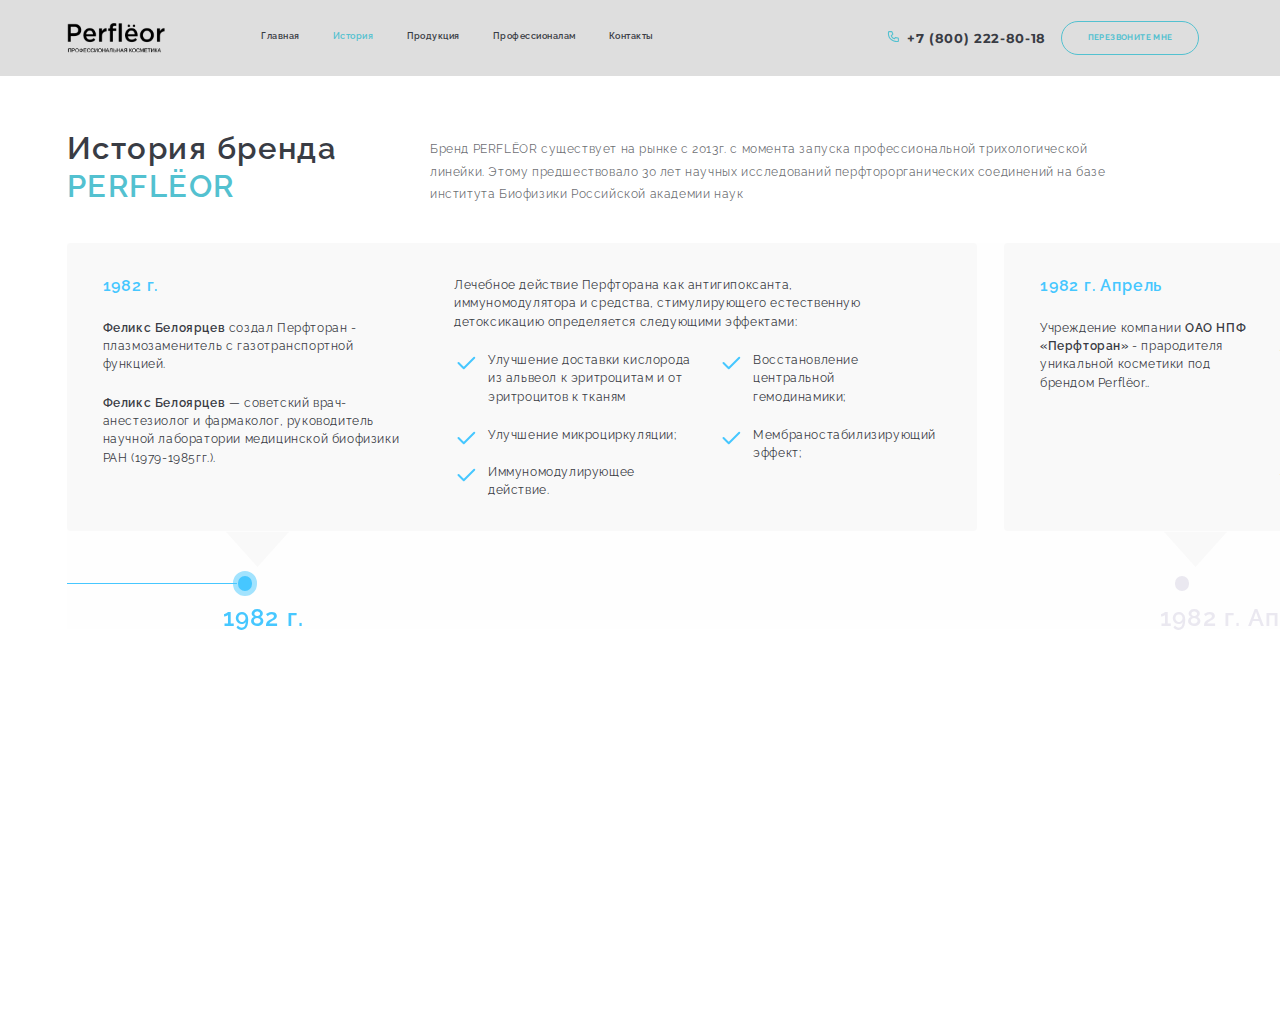
==== history.html @ b233fd06 "Add files via upload" ====
<!DOCTYPE html>
<html lang="ru">

<head>
    <meta charset="UTF-8">
    <meta http-equiv="X-UA-Compatible" content="IE=edge">
    <meta name="viewport" content="width=device-width, initial-scale=1.0">
    <title>Perflёr</title>
    <link rel="stylesheet" href="https://cdn.jsdelivr.net/npm/swiper@8/swiper-bundle.min.css">
    <link rel="stylesheet" href="style/style.css">
</head>

<body>
    <header>
        <div class="closePopups blockClose"></div>
        <div class="container">
            <div class=" mob mob-menu">
                <img src="./media/logo.png" alt="" class="mob-menu__logo">
                <div class="lap-contacts">
                    <p class="header__contacts__phone mob-phone lap"><img src="./media/phoneIcon.svg" alt=""
                            class="phoneIcon">+7
                        (800)
                        222-80-18</p>
                    <div class="lap-button-header closePopups">
                        <div class="but-mob"></div>
                    </div>
                </div>
            </div>
            <div class="wraper-for-mob-menu popups">
                <img src="./media/logo.png" alt="" class="header__logo">
                <ul class="header__menu">
                    <li class="header__menu__item closePopups"> <a href="./#main">Главная</a> </li>
                    <li class="header__menu__item active closePopups"> <a href="./#history">История</a></li>
                    <li class="header__menu__item closePopups"> <a href="./#products">Продукция</a></li>
                    <li class="header__menu__item closePopups"> <a href="./#professions">Профессионалам</a></li>
                    <li class="header__menu__item closePopups"> <a href="./#contacts">Контакты</a></li>
                </ul>
                <div class="header__contacts">
                    <p class="header__contacts__phone"><img src="./media/phoneIcon.svg" alt="" class="phoneIcon">+7
                        (800)
                        222-80-18</p>
                    <button class="header__contacts__button">ПЕРЕЗВОНИТЕ МНЕ</button>
                </div>
            </div>
        </div>
    </header>
    <main>
        <div class="lineHistory">
            
        </div>
        <section class="container hitory-text">
            <h2 class="history-text__heading">История бренда <span class="blue-text">PERFLЁOR</span> </h2>
            <p class="history-text__description popups">Бренд PERFLЁOR существует на рынке с 2013г. с момента запуска
                профессиональной
                трихологической линейки. Этому предшествовало 30 лет научных исследований
                перфторорганических соединений на базе института Биофизики Российской академии наук</p>
            <img src="./media/historyPage/a.svg" alt="" class="moreinfo mob">
        </section>
        <section class="container scroll-history">
            <div class="swiper history-slider">
                <!-- Additional required wrapper -->
                <div class="swiper-wrapper">
                    <!-- Slides -->
                    <div class="swiper-slide history-slide active">
                        <div class="histoy-section a1982">
                            <div class="histoy-section__left">
                                <h3 class="history-scroll-section__heading">1982 г.</h3>
                                <p class="history-scroll-section__text"><span class="bold-text">Феликс Белоярцев</span>
                                    создал Перфторан - плазмозаменитель с газотранспортной функцией.</p>
                                <p class="history-scroll-section__text"><span class="bold-text">Феликс Белоярцев</span>
                                    — советский врач-анестезиолог и фармаколог, руководитель научной лаборатории
                                    медицинской биофизики РАН (1979-1985гг.).</p>
                            </div>
                            <div class="history-section__right">
                                <p class="history-scroll-section__text name-text">Лечебное действие Перфторана как
                                    антигипоксанта, иммуномодулятора и средства, стимулирующего естественную
                                    детоксикацию определяется следующими эффектами:</p>
                                <div class="a1982-list">
                                    <p class="history-scroll-section__text history-list-item">Улучшение доставки
                                        кислорода из альвеол к эритроцитам и от эритроцитов к тканям</p>
                                    <p class="history-scroll-section__text history-list-item">Восстановление центральной
                                        гемодинамики;</p>
                                    <p class="history-scroll-section__text history-list-item">Улучшение микроциркуляции;
                                    </p>
                                    <p class="history-scroll-section__text history-list-item">Мембраностабилизирующий
                                        эффект;</p>
                                    <p class="history-scroll-section__text history-list-item">Иммуномодулирующее
                                        действие.</p>
                                </div>
                            </div>
                        </div> 
                        <div class="dash"></div> 
                        <p class="yesars">1982 г.</p>
                    </div>
                    <div class="swiper-slide history-slide">
                        <div class="histoy-section a1991">
                            <div class="histoy-section__left">
                                <h3 class="history-scroll-section__heading">1982 г. Апрель</h3>
                                <p class="history-scroll-section__text a1991-desc">Учреждение компании <span class="bold-text">ОАО НПФ «Перфторан» </span> - прародителя уникальной косметики под брендом Perflëor..</p>
                            </div>
                            <div class="history-section__right">
                                <div class="history-scroll-section__text bold-text a1991-right__heading">При непосредственном участии ведущих научных и лечебных институтов бывшего Советского Союза:</div>
                                <div class="a1991-right__btm">
                                    <p class="history-scroll-section__text a1991-flex-left">
                                        - Института теоретической и экспериментальной биофизики АН СССР <br>
                                        - Межотраслевого научно-технического комплекса «Микрохирургии глаза» <br>
                                        - Научно-исследовательского института трансплантологии и искусственных органов МЗ СССР <br>
                                    </p>
                                    <p class="history-scroll-section__text a1991-flex-right">
                                        - Научно-исследовательского института органических полупродуктов и красителей <br>
                                        - Днепропетровского медицинского института <br>
                                        - Пермского филиала НПО ГИПХ <br>
                                        - Кирово-Чепецкого химического комбината <br>
                                        - Института элементоорганических соединений АН СССР <br>
                                        - Главного военного клинического госпиталя им. Н.Н. Бурденко. <br>
                                    </p>
                                </div>
                            </div>
                        </div> 
                        <div class="dash"></div>
                        <p class="yesars">1982 г. Апрель</p>
                    </div>
                    <div class="swiper-slide history-slide">
                        <div class="histoy-section a1997">
                            <div class="histoy-section__left">
                                <h3 class="history-scroll-section__heading">1997 г.</h3>
                                <p class="history-scroll-section__text a1997-desc"> <span class="bold-text">Сергей Пушкин</span> назначен генеральным директором предприятия НПФ «Перфторан».
                                </p>
                            </div>
                            <div class="history-section__right">
                                <p class="history-scroll-section__text name-text bold-text">должности руководителя компании «Перфторан» Сергей Пушкин:</p>
                                <div class="a1997-list">
                                    <p class="history-scroll-section__text history-list-item">Cоавтор двух патентов на уникальную технологию кровезаменителя на основе ПФО-эмульсии на территории России;</p>
                                    <p class="history-scroll-section__text history-list-item">Cоавтор двух патентов, действующих на территории Китая, США, Мексики;</p>
                                    <p class="history-scroll-section__text history-list-item">Cоавтор более 20 научных публикаций, изданных в известных международных и российских специализированных изданиях.</p>
                                </div>
                            </div>
                        </div> 
                        <div class="dash"></div>
                        <p class="yesars">1997 г.</p>
                    </div>
                    <div class="swiper-slide history-slide">
                        <div class="histoy-section a1999">
                            <div class="histoy-section__left">
                                <h3 class="history-scroll-section__heading">1999 г.</h3>
                                <p class="history-scroll-section__text a1999-desc">Внедрение в зарубежные и российские медучреждения уникальной медицинской технологии – <span class="bold-text"> ПФО-терапии </span>благодаря активной поддержке <span class="bold-text"> Сергея Пушкина.</span></p>
                                <p class="history-scroll-section__text a1999-desc">На сегодняшний день данная методика не имеет аналогов ни в одной стране мира.</p>
                            </div>
                        </div> 
                        <div class="dash"></div>
                        <p class="yesars">1999 г.</p>
                    </div>
                    <div class="swiper-slide history-slide">
                        <div class="histoy-section a1999s">
                            <div class="histoy-section__left">
                                <h3 class="history-scroll-section__heading">1999 г.</h3>
                                <p class="history-scroll-section__text a1999s-desc">По результатам внедрения ПФО-терапии рабочая группа награждена <span class="bold-text">Премией Правительства <br>
                                    Российской Федерации</span> в области науки и техники.</p>
                                <p class="history-scroll-section__text a1999s-desc">Состав рабочей группы - сотрудники той же научной лаборатории медицинской биофизики РАН в <br>
                                    которой за 17 лет до этого был разработан Перфторан и врачи, принимавшие непосредственное <br>
                                    участие в клинических испытаниях.</p>
                            </div>
                        </div> 
                        <div class="dash"></div>
                        <p class="yesars">1999 г.</p>
                    </div>
                    <div class="swiper-slide history-slide">
                        <div class="histoy-section a2003">
                            <div class="histoy-section__left">
                                <h3 class="history-scroll-section__heading">2003 г.</h3>
                                <p class="history-scroll-section__text a2003-desc">Спустя 4 года успешного внедрения ПФО-терапии рабочая группа была награждена <span class="bold-text"> Первой национальной премией</span>лучшим врачам России <span class="bpld-text"> «Призвание».</span></p>
                                <p class="history-scroll-section__text a2003-desc">Основной состав рабочей группы оставался неизменным вот уже 21 год - это сотрудники и врачи все той же научной лаборатории медицинской биофизики РАН в которой разрабатывался и проходил клинические испытания Перфторан.</p>
                            </div>
                        </div> 
                        <div class="dash"></div>
                        <p class="yesars">2003 г.</p>
                    </div>
                    <div class="swiper-slide history-slide">
                        <div class="histoy-section a2011">
                            <div class="histoy-section__left">
                                <h3 class="history-scroll-section__heading">2011 г. Декабрь</h3>
                                <p class="history-scroll-section__text a2011-desc">ПФО-терапию успешно прошли свыше</p>
                                <p class="history-scroll-section__text super-bold-text">50 000 <span class="bold-text">пациентов.</span></p>
                            </div>
                        </div> 
                        <div class="dash"></div>
                        <p class="yesars">2011 г. Декабрь.</p>
                    </div>
                    <div class="swiper-slide history-slide">
                        <div class="histoy-section a2012">
                            <div class="histoy-section__left">
                                <h3 class="history-scroll-section__heading">1999 – 2012 г.</h3>
                                <p class="history-scroll-section__text a2012-desc">Кровезаменитель «Перфторан» – зарегистрирован в странах дальнего зарубежья и СНГ.</p>
                                <div class="a2012-list">
                                    <p class="history-scroll-section__text bold-text">Украина в (1999)</p>
                                    <p class="history-scroll-section__text bold-text">Казахстан (2003)</p>
                                    <p class="history-scroll-section__text bold-text">Мексика (2005)</p>
                                    <p class="history-scroll-section__text bold-text">Киргизия (2006)</p>
                                    <p class="history-scroll-section__text bold-text">Узбекистан (2012)</p>
                                </div>
                            </div>
                        </div> 
                        <div class="dash"></div>
                        <p class="yesars">1999 – 2012 г.</p>
                    </div>
                    <div class="swiper-slide history-slide">
                        <div class="histoy-section a2012s">
                            <div class="histoy-section__left">
                                <h3 class="history-scroll-section__heading">2012 г.</h3>
                                <p class="history-scroll-section__text a2012s-desc">Смена состава акционеров генерального директора ОАО НПФ «Перфторан» и решение о <br>
                                    прекращении выпуска кровезаменителя «Перфторан».</p>
                            </div>
                        </div> 
                        <div class="dash"></div>
                        <p class="yesars">2012 г..</p>
                    </div>
                    <div class="swiper-slide history-slide">
                        <div class="histoy-section a2012s">
                            <div class="histoy-section__left">
                                <h3 class="history-scroll-section__heading">2012 г.</h3>
                                <p class="history-scroll-section__text a2012s-desc">Сергей Пушкин создаёт собственную компанию<span class="bold-text"> ООО «Лаборатория Пушкина».</span></p>
                                <p class="history-scroll-section__text a2012s-desc">Основное направление компании - разработка новых ПФО-эмульсий применяемых в <br>
                                    производстве лекарственных средств и косметики.</p>
                            </div>
                        </div> 
                        <div class="dash"></div>
                        <p class="yesars">2012 г..</p>
                    </div>
                    <div class="swiper-slide history-slide">
                        <div class="histoy-section a2015">
                            <div class="histoy-section__left">
                                <h3 class="history-scroll-section__heading">2015 г.</h3>
                                <p class="history-scroll-section__text history-list-item bold-text a2015-f-l">ООО «Лаборатория Пушкина» получает в России свой первый патент «Способ приготовления стерильной наноэмульсии перфторорганических соединений» за номером № 2557933</p>
                                <p class="history-scroll-section__text a2015-f-t">Данный факт позволил в 2016 году начать научные исследования в области биоэквивалентности полифункционального лекарственного средства и освоить в короткие сроки на основе перфторорганической наноэмульсии производство препарата «ПФО-эмульсия III». По своим свойствам подобный медицинский препарат является дженериком снятого с производства кровезаменителя «Перфторан».</p>
                            </div>
                            <div class="history-section__right">
                                <p class="history-scroll-section__text history-list-item bold-text a2015-s-l"><span class="history-scroll-section__text bold-text  ">ООО «Лаборатория Пушкина» создаёт совместно с компанией ООО «Жюнесс» новый косметический бренд <span class="blue-text"> Perflëor.</span></span></p>
                                <p class="history-scroll-section__text a2015-s-t">В основу разработки косметических средств положены успешные исследования и положительный эффект накожного применения ПФО-эмульсий. Косметические препараты под брендом Perflëor предназначались для обеспечения роста, восстановления и улучшения структуры волос. Профессиональные врачи-трихологи многих крупных медицинских учреждений России доказали эффективность данных средств.</p>
                            </div>
                        </div> 
                        <div class="dash"></div>
                        <p class="yesars">2015 г.</p>
                    </div>
                    <div class="swiper-slide history-slide">
                        <div class="histoy-section a2017">
                            <div class="histoy-section__left">
                                <h3 class="history-scroll-section__heading">2017 г.</h3>
                                <p class="history-scroll-section__text history-list-item a2017-list-item">ООО «Лаборатория Пушкина» разработала новые уникальные препараты, предназначенные для защиты структуры волос от пагубного воздействия окислителей.</p>
                                <p class="history-scroll-section__text history-list-item a2017-list-item">ООО «Лаборатория Пушкина» совместно с ООО «Жюнесс» разработали собственную линию косметических средств для окрашивания волос на основе ПФО-эмульсий.</p>
                                <p class="history-scroll-section__text history-list-item a2017-list-item">Результаты исследований ПФО эмульсии № 5 официально представлены в рамках отраслевой конференции Союза трихологов.</p>
                            </div>
                        </div> 
                        <div class="dash"></div>
                        <p class="yesars">2017 г..</p>
                    </div>
                    <div class="swiper-slide history-slide">
                        <div class="histoy-section a2018">
                            <div class="histoy-section__left">
                                <h3 class="history-scroll-section__heading">2018 г.</h3>
                                <p class="history-scroll-section__text a2018-desc">Старт проведения обучающих семинаров и мастер классов. <br>
                                    Активное развитие партнерских отношений с клиниками, салонами, профессионалами.</p>
                                
                            </div>
                        </div> 
                        <div class="dash"></div>
                        <p class="yesars">2018 г.</p>
                    </div>
                </div>
            </div>
        </section>
    </main>
    <div class=" opPuggin desk lap">

        <div class="puggin"></div>
    </div>


    <div class="popup">
        <div class="popup__podrobnee popups" id="#kislorodnaya_imylsia">
            <div class="closePopups__wraper">
                <div class="closePopups krestClose"></div>
            </div>
            <div class="popup__podrobnee__wraper desk">
                <div class="popup__podrobnee__left">
                    <img src="./media/product.png" alt="" class="popup__left__img">
                    <ul class="popup__left__list">
                        <li class="popup__left__item"><span>В наличии:</span> Да</li>
                        <li class="popup__left__item"><span>Объем:</span> 50 мл</li>
                        <li class="popup__left__item"><span>Цена:</span> 3200 руб</li>
                    </ul>
                </div>
                <div class="popup__podrobnee__right ">
                    <h3 class="popup__right__title">Кислородная эмульсия против выпадения и для роста волос, ресниц,
                        бровей №5, 50мл</h3>
                    <p class="popup__right__info">Средство, которое поможет в домашних условиях остановить выпадение,
                        ускорить рост новых волос, вернуть объем и густоту вашей прическе. Уникальный состав на основе
                        перфторорганических соединений проникает в глубокие слои кожи и воздействует на спящие волосяные
                        фолликулы.</p>
                    <p class="popup__right__info">Благодаря доставке активного кислорода и питательных веществ
                        разрастается капиллярная сеть, которая питает волосяную луковицу. Perfleor не содержит гормонов,
                        парабенов, фталатов, миноксидила и не имеет противопоказаний.</p>
                    <p class="popup__right__btm">Восстанавливайте красоту волос в домашних условиях без инъекций, боли и
                        эффекта отмены!</p>
                    <button class="blue__button popup__right__button">ПЕРЕЙТИ НА WB<div class="button__arrow"><img
                                src="./media/buttonArrow.svg" alt=""></div></button>
                </div>
            </div>
            <div class="mob lap">
                <div class="popup__podrobnee__wraper lap mob">
                    <div class="popup__podrobnee__left">
                        <img src="./media/product.png" alt="" class="popup__left__img">
                        <h3 class="popup__right__title">Кислородная эмульсия против выпадения и для роста волос, ресниц,
                            бровей №5, 50мл
                        </h3>
                    </div>
                    <div class="popup__podrobnee__right">
                        <p class="popup__right__info">Средство, которое поможет в домашних условиях остановить
                            выпадение,
                            ускорить рост новых волос, вернуть объем и густоту вашей прическе. Уникальный состав на
                            основе
                            перфторорганических соединений проникает в глубокие слои кожи и воздействует на спящие
                            волосяные
                            фолликулы.</p>
                        <p class="popup__right__info">Благодаря доставке активного кислорода и питательных веществ
                            разрастается капиллярная сеть, которая питает волосяную луковицу. Perfleor не содержит
                            гормонов,
                            парабенов, фталатов, миноксидила и не имеет противопоказаний.</p>
                    </div>
                    <div class="popup__btm">
                        <ul class="popup__left__list">
                            <li class="popup__left__item"><span>В наличии:</span> Да</li>
                            <li class="popup__left__item"><span>Объем:</span> 50 мл</li>
                            <li class="popup__left__item"><span>Цена:</span> 3200 руб</li>
                        </ul>
                        <p class="popup__right__btm">Восстанавливайте красоту волос в домашних условиях без инъекций,
                            боли и
                            эффекта отмены!</p>
                    </div>
                    <button class="blue__button popup__right__button">ПЕРЕЙТИ НА WB<div class="button__arrow"><img
                                src="./media/buttonArrow.svg" alt=""></div>
                    </button>
                </div>
            </div>
        </div>
    </div>
    <script src="https://cdn.jsdelivr.net/npm/swiper@8/swiper-bundle.min.js"></script>
    <script src="js/app.js"></script>
</body>

</html>
---- style/style.css ----
@import url("https://fonts.googleapis.com/css2?family=Cormorant:ital,wght@1,700&family=Montserrat:wght@400;600&family=Raleway:wght@400;600;700&display=swap");
.lap,
.mob {
  display: none;
}

.desk {
  display: block;
}

* {
  margin: 0;
  padding: 0;
  box-sizing: border-box;
  text-decoration: none;
  list-style: none;
  background: none;
  border: none;
  font-family: "Raleway", sans-serif;
  letter-spacing: 0.05em;
}

body {
  height: 100vh;
  overflow: hidden;
}

html {
  font-size: 0.0520833333vw;
}

.sliderOp,
.first__slider {
  height: 100vh;
}

.container {
  width: 1720rem;
  margin-left: 100rem;
}

header {
  padding: 32rem 0;
  width: 100%;
  position: fixed;
  z-index: 9;
  background: #DEDEDE;
  top: 0;
}

.wraper-for-mob-menu {
  display: flex;
  align-items: center;
}

.header__logo {
  height: 44rem;
  margin-right: 145rem;
}

.header__menu {
  display: flex;
  margin-right: 300rem;
}

.header__menu__item {
  margin-right: 50rem;
  position: relative;
}
.header__menu__item a {
  font-size: 14rem;
  font-family: "Raleway", sans-serif;
  font-weight: 600;
  color: #393C44;
  transition: all 0.4s ease;
}
.header__menu__item.active a {
  color: #53C1D0;
}
.header__menu__item::after {
  content: "";
  display: block;
  height: 2rem;
  width: 0;
  background: #53C1D0;
  margin-top: 5rem;
  transition: all 0.4s ease;
}
.header__menu__item:nth-child(n+3) {
  font-weight: 400;
}
.header__menu__item:hover {
  cursor: pointer;
}
.header__menu__item:hover::after {
  width: 100%;
}

.header__contacts {
  display: flex;
  align-items: center;
}

.header__contacts__phone {
  display: flex;
  font-size: 20rem;
  color: #393C44;
  margin-right: 23rem;
  font-family: "Montserrat", sans-serif;
  font-weight: 700;
}

.phoneIcon {
  height: 20rem;
  margin-right: 10rem;
}

.header__contacts__button {
  color: #53C1D0;
  font-size: 12rem;
  font-family: "Raleway", sans-serif;
  font-weight: 700;
  padding: 0 38rem;
  height: 50rem;
  border-radius: 100rem;
  border: #53C1D0 2rem solid;
  line-height: 14rem;
}

.swiper-slide {
  background: #FEFEFE;
}

.first__background {
  position: absolute;
  width: 100%;
  bottom: 0;
}

.first__slider__buttons {
  position: absolute;
  bottom: 50rem;
  z-index: 99;
  display: flex;
  justify-content: space-between;
}

.prewB,
.nextB {
  height: 40rem;
  aspect-ratio: 1/1;
  background: white;
  display: flex;
  justify-content: center;
  align-items: center;
  border-radius: 50%;
  cursor: pointer;
}

.prewB {
  margin-right: 30rem;
}

.left__content {
  display: flex;
  align-items: center;
}

.left__content__num {
  display: flex;
  align-items: center;
}

.numberSlide {
  margin-right: 55rem;
  display: flex;
  align-items: center;
  font-family: "Montserrat", sans-serif;
  font-weight: 400;
  font-size: 18rem;
  color: #393C44;
  opacity: 0.5;
}
.numberSlide .numAll {
  opacity: 0.2;
}

.swiper-pagination-horizontal.swiper-pagination-bullets .swiper-pagination-bullet {
  width: 20rem;
  border-radius: 100rem;
  height: 6rem;
  margin-left: 0;
  margin-right: 15rem;
}
.swiper-pagination-horizontal.swiper-pagination-bullets .swiper-pagination-bullet:last-child {
  margin-right: 0;
}

.swiper-pagination-bullet-active {
  background: #53C1D0;
}

.numOfPagg {
  display: flex;
  align-items: center;
}

.opPuggin {
  position: absolute;
  top: 50%;
  right: 100rem;
  transform: translateY(-50%);
  z-index: 99;
  display: flex;
}

.swiper-pagination-vertical.swiper-pagination-bullets .swiper-pagination-bullet {
  height: 20rem;
  width: 6rem;
  margin-bottom: 15rem;
  margin-top: 0;
  border-radius: 100rem;
  background: #EAEAEA;
  opacity: 1;
  transition: all 0.4s ease;
}
.swiper-pagination-vertical.swiper-pagination-bullets .swiper-pagination-bullet:last-child {
  margin-bottom: 0;
}
.swiper-pagination-vertical.swiper-pagination-bullets .swiper-pagination-bullet.swiper-pagination-bullet-active {
  background: #53C1D0;
}

.first__second__bg {
  position: absolute;
  top: 155rem;
}

.second__wraer {
  position: relative;
  z-index: 9;
  display: flex;
  align-items: center;
  padding-top: 200rem;
  padding-left: 170rem;
}

.second__wraper__imgs {
  display: flex;
}

.tovar {
  height: 570rem;
  margin-right: 58rem;
}

.wraper__star {
  position: relative;
  width: 162rem;
  display: flex;
  height: 570rem;
  margin-right: 40rem;
  justify-content: center;
}
.wraper__star img {
  position: absolute;
  top: 0;
  width: 162rem;
}
.wraper__star p {
  font-size: 20rem;
  margin-top: 54rem;
  text-align: center;
  color: white;
  font-family: "Raleway", sans-serif;
  font-weight: 700;
  width: 112rem;
  position: relative;
  z-index: 9;
}

.second__wraper__text {
  margin-top: 73rem;
}
.second__wraper__text p {
  font-size: 58rem;
  font-family: "Raleway", sans-serif;
  color: #393C44;
  font-weight: 600;
  width: 726rem;
  line-height: 68rem;
  margin-bottom: 40rem;
  letter-spacing: 0em;
}

.blue__button {
  display: flex;
  background: #46C7FF;
  border-radius: 100rem;
  padding-left: 30rem;
  border: none;
  color: white;
  font-size: 16rem;
  font-weight: 700;
  position: relative;
  align-items: center;
  height: 70rem;
}

.button__arrow {
  height: 100%;
  aspect-ratio: 1/1;
  background: #70D4FF;
  display: flex;
  align-items: center;
  justify-content: center;
  border-radius: 100rem;
  margin-left: 32rem;
}

.italic {
  font-family: "Cormorant", sans-serif;
  font-size: 78rem;
  line-height: 89.6%;
}

.blue {
  color: #53C1D0;
  line-height: 127.9%;
}

.second .container {
  display: flex;
  margin-top: calc((100vh - 473rem) / 2);
  justify-content: space-between;
}
.second .container.mobsec {
  display: none;
}

.second__bg {
  position: absolute;
  bottom: 0;
  left: 0;
  height: 540rem;
  z-index: -1;
}

.second__left__text {
  color: #393C44;
  font-size: 46rem;
  font-family: "Raleway", sans-serif;
  font-weight: 600;
  width: 524rem;
  margin-top: 13rem;
}
.second__left__text .italic {
  font-size: 56rem;
}

.second__left {
  position: relative;
  z-index: 9;
  margin-right: 53rem;
}
.second__left .blue__button {
  margin-top: 50rem;
  width: -moz-fit-content;
  width: fit-content;
}

.second__right {
  display: grid;
  grid-template-columns: 400rem 443rem;
  grid-gap: 40rem;
  height: -moz-fit-content;
  height: fit-content;
  position: relative;
  z-index: 9;
}

.second__right__item {
  background: #F7F9FA;
  border-radius: 4rem;
  padding: 50rem;
}

.second__item__img {
  height: 60rem;
  margin-bottom: 25rem;
}

.second__item__title {
  font-family: "Raleway", sans-serif;
  font-size: 24rem;
  color: #393C44;
  margin-bottom: 15rem;
}

.second__item__text {
  font-size: 14rem;
  font-family: "Raleway", sans-serif;
  color: #393C44;
  font-weight: 400;
  width: 260rem;
}

.third__bg {
  position: absolute;
  top: 0;
  min-height: 100%;
  min-width: 100%;
}

.third__wraper {
  margin-top: 192rem;
  display: flex;
  position: relative;
  z-index: 9;
}

.third__wraper__item {
  background: white;
  border-radius: 4rem;
}

.third__item__top {
  height: 400rem;
  aspect-ratio: 1/1;
  position: relative;
  padding: 20rem;
  justify-content: flex-end;
  display: flex;
  margin-bottom: 30rem;
}

.third__top__img {
  position: absolute;
  top: 50%;
  left: 50%;
  transform: translate(-50%, -50%);
  height: 300rem;
}

.third__top__lider {
  padding: 5rem 12rem;
  background: #53C1D0;
  font-family: "Raleway", sans-serif;
  font-size: 12rem;
  letter-spacing: 0.05em;
  height: -moz-fit-content;
  height: fit-content;
  border-radius: 100rem;
  font-weight: 700;
  color: #F7F9FA;
}

.third__item__bottom {
  padding: 0 60rem 25rem 36rem;
}

.third__bottom__text {
  font-family: "Raleway", sans-serif;
  font-weight: 700;
  color: #393C44;
  font-size: 18rem;
  line-height: 130%;
  margin-bottom: 44rem;
}

.third__bottom__button {
  margin-bottom: 25rem;
  cursor: pointer;
}
.third__bottom__button .button__arrow {
  margin-left: 50rem;
}

.third__bottom__button__pop {
  cursor: pointer;
  width: 100%;
  text-align: center;
  font-family: "Raleway", sans-serif;
  font-weight: 700;
  color: #393C44;
  opacity: 0.5;
}

.blockClose {
  position: fixed;
  top: 0;
  left: 0;
  height: 100vh;
  width: 100vw;
  background: #393C44;
  opacity: 0.3;
  z-index: 20;
  transition: all 0.4s ease;
  transform: translateY(-100%);
}
.blockClose.active {
  transform: translateY(0);
}

.popup {
  position: fixed;
  z-index: 20;
}

.popup__podrobnee {
  z-index: 21;
  position: fixed;
  top: 50%;
  left: 50%;
  transition: all 0.4s ease;
  background: #FEFEFE;
  border-radius: 4rem;
  transform: translate(-50%, -200vh);
}
.popup__podrobnee.active {
  transform: translate(-50%, -50%);
}

.closePopups__wraper {
  padding: 30rem 30rem 0 0;
  display: flex;
  justify-content: flex-end;
}

.krestClose {
  height: 18rem;
  aspect-ratio: 1/1;
  position: relative;
}
.krestClose::after {
  content: "";
  display: block;
  position: absolute;
  width: 2rem;
  height: 100%;
  top: 0;
  left: 0;
  background: #393C44;
  transform: rotate(-45deg);
  border-radius: 50rem;
}
.krestClose::before {
  content: "";
  display: block;
  position: absolute;
  width: 2rem;
  height: 100%;
  top: 0;
  right: 16rem;
  transform: rotate(45deg);
  background: #393C44;
  border-radius: 50rem;
}

.popup__podrobnee__wraper {
  display: flex;
}

.popup__podrobnee__left {
  margin-right: 103rem;
}

.popup__left__img {
  height: 304rem;
  margin-bottom: 42rem;
  margin-left: 97rem;
}

.popup__left__list {
  margin-left: 107rem;
}

.popup__left__item {
  font-size: 18rem;
  color: #393C44;
  font-family: "Raleway", sans-serif;
  font-weight: 400;
  margin-bottom: 15rem;
}
.popup__left__item span {
  font-weight: 700;
}
.popup__left__item:last-child {
  margin-bottom: 0;
}

.popup__podrobnee__right {
  margin-right: 107rem;
}

.popup__right__title {
  font-size: 38rem;
  font-family: "Raleway", sans-serif;
  color: #393C44;
  line-height: 130%;
  font-weight: 600;
  width: 587rem;
  margin-bottom: 24rem;
}

.popup__right__info {
  font-size: 14rem;
  line-height: 153%;
  font-family: "Raleway", sans-serif;
  font-weight: 400;
  letter-spacing: 0.05em;
  margin-bottom: 1em;
  width: 587rem;
}
.popup__right__info:last-child {
  margin-bottom: 15rem;
}

.popup__right__btm {
  font-family: "Raleway", sans-serif;
  font-size: 14rem;
  font-weight: 600;
  letter-spacing: 0.05em;
  margin-bottom: 30rem;
  width: 531rem;
  line-height: 153.4%;
}

.popup__right__button {
  background: #42495C;
  color: #F7F9FA;
  margin-bottom: 55rem;
}
.popup__right__button .button__arrow {
  background: #827D91;
}

.tovar__slide {
  width: 400rem;
}

.fourth__bg {
  position: absolute;
  bottom: 0;
  left: 0;
  height: 820rem;
  z-index: -1;
}

.fourth__wraper {
  position: relative;
  z-index: 9;
  display: flex;
  margin-top: 140rem;
}

.fourth__left {
  margin-right: 345rem;
  width: -moz-fit-content;
  width: fit-content;
  margin-top: 50rem;
}

.fourth__left__title {
  font-size: 46rem;
  font-family: "Raleway", sans-serif;
  font-weight: 600;
  color: #393C44;
  margin-bottom: 40rem;
  margin-left: 10rem;
  letter-spacing: 0em;
}

.slider-rev {
  margin-bottom: 52rem;
}

.slider-rev-pag {
  font-family: "Montserrat", sans-serif;
  color: #393C44;
  opacity: 0.5;
  font-weight: 400;
  font-size: 18rem;
  display: flex;
  margin-bottom: 30rem;
}

.rev-pag-slid {
  opacity: 0.15;
}

.left__slider {
  width: 395rem;
}

.rev__item__text {
  font-family: "Raleway", sans-serif;
  font-size: 18rem;
  font-weight: 400;
  color: #393C44;
  margin-bottom: 20rem;
  line-height: 161.4%;
}

.rev__item__name {
  font-family: "Raleway", sans-serif;
  font-size: 18rem;
  font-weight: 700;
  line-height: 153.4%;
}

.rev__item__dol {
  font-family: "Raleway", sans-serif;
  font-weight: 400;
  font-size: 14rem;
  font-style: italic;
  line-height: 153.4%;
}

.slide-rev-buttons {
  display: flex;
  width: 400rem;
  justify-content: space-between;
}

.slide-rev-prew,
.slide-rev-next {
  background: #F8F8F8;
  margin: 0;
}

.fourth__right {
  width: 770rem;
  position: relative;
  padding: 60rem 50rem;
  height: 740rem;
  display: flex;
  flex-direction: column;
  align-items: center;
  color: white;
}

.fourth__right__bg {
  position: absolute;
  top: 0;
  left: 0;
  width: 100%;
  z-index: -1;
}

.fourth__right__title {
  text-align: center;
  font-weight: 700;
  font-size: 32rem;
  margin-bottom: 20rem;
  line-height: 130.79%;
}

.fourth__right__text {
  font-size: 18rem;
  font-weight: 400;
  line-height: 153.4%;
  width: 483rem;
  text-align: center;
  margin-bottom: 44rem;
}

.right-swipe {
  display: flex;
  margin-bottom: 28rem;
}

.right-swipe__spec,
.right-swipe__komp {
  font-size: 16rem;
  font-weight: 600;
  padding-bottom: 9rem;
  width: 273rem;
  text-align: center;
  border-bottom: 1rem solid white;
  cursor: pointer;
  opacity: 0.5;
  transition: all 0.4s ease;
}
.right-swipe__spec.active,
.right-swipe__komp.active {
  opacity: 1;
}

.form-spec {
  display: none;
  grid-template-columns: repeat(2, 1fr);
  -moz-column-gap: 13rem;
       column-gap: 13rem;
  row-gap: 15rem;
  width: 673rem;
  transition: all 0.4s ease;
}
.form-spec.active {
  display: grid;
}

.sorm-spec__input {
  padding: 23rem 30rem;
  color: white;
  font-weight: 600;
  line-height: 130.79%;
  letter-spacing: 0.035em;
  background: rgba(255, 255, 255, 0.15);
  border-radius: 4rem 0rem 0rem 4rem;
}

.sorm-spec__input::-webkit-input-placeholder {
  color: white;
  opacity: 0.5;
}

.sorm-spec__input:-moz-placeholder {
  color: white;
  opacity: 0.5;
}

.sorm-spec__button {
  color: #393C44;
  background: white;
  justify-content: space-between;
}
.sorm-spec__button .button__arrow {
  background: #F7F9FA;
}

.contacts__wraper {
  margin-top: 140rem;
  display: flex;
  justify-content: space-between;
}

.contacts__left {
  margin-top: 67rem;
  width: -moz-fit-content;
  width: fit-content;
}

.contacts__left__title {
  font-size: 46rem;
  line-height: 126.79%;
  font-weight: 600;
  color: #393C44;
  margin-bottom: 55rem;
  letter-spacing: 0em;
}

.contacts__left__adress {
  font-weight: 600;
  color: #393C44;
  font-size: 20rem;
  margin-bottom: 5rem;
  line-height: 130.79%;
}

.contacts__left__adress-name {
  font-family: "Montserrat", sans-serif;
  font-size: 20rem;
  color: #393C44;
  line-height: 153.4%;
  margin-bottom: 20rem;
}

.contacts__left__grid {
  display: grid;
  grid-template-columns: 251rem 370rem;
  -moz-column-gap: 153rem;
       column-gap: 153rem;
  row-gap: 25rem;
}

.contacts__item__title {
  font-size: 20rem;
  font-weight: 600;
  color: #393C44;
  line-height: 130.79%;
  margin-bottom: 5rem;
}

.contacts__item__text {
  font-family: "Montserrat", sans-serif;
  font-size: 20rem;
  color: #393C44;
  line-height: 153.4%;
}

.check {
  position: absolute;
  z-index: 99;
  opacity: 0.2;
  height: 100vh;
  top: 0;
}

.contacts__right {
  padding: 50rem 40rem;
  position: relative;
  width: 480rem;
  margin-right: 65rem;
  z-index: 9;
  overflow: hidden;
}

.form-quest__bg {
  min-width: 100%;
  position: absolute;
  top: 0;
  left: 0;
  z-index: -1;
}

.contacts__right__title {
  font-size: 24rem;
  line-height: 130.79%;
  letter-spacing: 0em;
  font-weight: 700;
  margin-bottom: 10rem;
  color: white;
  text-align: center;
}

.contacts__right__desc {
  font-size: 16rem;
  font-weight: 400;
  line-height: 153.4%;
  color: white;
  text-align: center;
  width: 375rem;
  margin-bottom: 20rem;
}

.form-quest {
  position: relative;
  z-index: 9;
}

.quest__input {
  margin-bottom: 19rem;
  width: 100%;
}

.quest__text-area {
  width: 100%;
  height: 160rem;
  margin-bottom: 10rem;
}

.form-quest__button {
  width: 100%;
}

.maps {
  width: 100vw;
  height: 390rem;
  position: absolute;
  bottom: 0;
  left: 0;
  z-index: 1;
}

.anim-slie {
  overflow: hidden;
}
.anim-slie .anim-item {
  transform: translateY(0);
  transition: all 0.8s ease;
}
.anim-slie.swiper-slide-prev .anim-item {
  transform: translateY(50%);
}
.anim-slie.swiper-slide-next .anim-item {
  transform: translateY(-50%);
}

.first__second__bg {
  height: 795rem;
}

.abshref {
  z-index: 99;
}

.hitory-text {
  margin-top: 193rem;
  display: flex;
  align-items: flex-end;
  margin-bottom: 55rem;
}

.blue-text {
  color: #53C1D0;
}

.history-text__heading {
  font-weight: 600;
  font-size: 46rem;
  line-height: 126.79%;
  color: #393C44;
  width: 485rem;
  margin-right: 60rem;
}

.history-text__description {
  font-weight: 400;
  font-size: 18rem;
  line-height: 188.4%;
  letter-spacing: 0.05em;
  color: rgba(57, 60, 68, 0.75);
  width: 1061rem;
  height: -moz-fit-content;
  height: fit-content;
}

.scroll-history {
  height: 580rem;
}

.sections-wraper {
  display: flex;
}

.histoy-section {
  height: 432rem;
  background: #F9F9F9;
  border-radius: 4px;
  padding-top: 50rem;
  display: flex;
  padding-left: 54rem;
  padding-right: 70rem;
  margin-right: 40rem;
  position: relative;
}
.histoy-section::after {
  content: url(./../media/historyPage/btmarrow.svg);
  position: absolute;
  height: 47rem;
  bottom: -47rem;
  left: 238rem;
}

.history-scroll-section__heading {
  font-weight: 600;
  font-size: 24rem;
  line-height: 29rem;
  letter-spacing: 0.05em;
  color: #46C7FF;
  margin-bottom: 35rem;
}

.history-slide {
  width: -moz-fit-content !important;
  width: fit-content !important;
  position: relative;
}
.history-slide::after {
  content: "";
  display: block;
  border-radius: 50%;
  width: 22rem;
  height: 22rem;
  background: #EAE8F0;
  position: absolute;
  bottom: 58rem;
  transition: all 0.4s ease;
  left: 256rem;
}
.history-slide.active::after {
  content: "";
  display: block;
  border-radius: 50%;
  width: 22rem;
  height: 22rem;
  background: #46C7FF;
  border: 8rem solid #A2E3FE;
  position: absolute;
  bottom: 50rem;
  left: 249rem;
}
.history-slide.active .yesars {
  color: #46C7FF;
}

.history-slider {
  cursor: grab;
  height: 580rem;
  overflow: visible;
}
.history-slider.mousedown {
  cursor: grabbing;
}

.dash {
  width: 100%;
  height: 1rem;
  background-image: linear-gradient(to right, rgb(218, 218, 218) 33%, rgba(255, 255, 255, 0) 0%);
  background-position: bottom;
  background-size: 60px 50px;
  background-repeat: repeat-x;
  margin-top: 78rem;
}

.history-scroll-section__text {
  font-weight: 400;
  font-size: 18rem;
  line-height: 153.4%;
  letter-spacing: 0.05em;
  color: #393C44;
  margin-bottom: 30rem;
}

.bold-text {
  font-weight: 600;
}

.yesars {
  font-weight: 600;
  font-size: 24px;
  line-height: 29px;
  letter-spacing: 0.05em;
  color: #EAE8F0;
  margin-top: 30rem;
  transition: all 0.4s ease;
  margin-left: 234rem;
}

.a1982 .histoy-section__left {
  width: 463rem;
  margin-right: 64rem;
}
.a1982 .name-text {
  width: 691rem;
}

.a1982-list {
  display: grid;
  grid-template-columns: 358rem 317rem;
  -moz-column-gap: 40rem;
       column-gap: 40rem;
}

.history-list-item {
  height: -moz-fit-content;
  height: fit-content;
  display: flex;
}
.history-list-item::before {
  content: url(./../media/historyPage/Check.svg);
  height: 24rem;
  margin-right: 15rem;
}
.history-list-item:nth-child(n+2) {
  margin-bottom: 0;
}

.lineHistory {
  position: absolute;
  width: 255rem;
  height: 2rem;
  background: #46C7FF;
  left: 100rem;
  z-index: 99;
  top: 874rem;
}

.a1991-desc {
  width: 332rem;
  margin-right: 28rem;
}

.a1991-right__heading {
  margin-top: 65rem;
  width: 570rem;
}

.a1991-right__btm {
  display: flex;
}

.a1991-flex-left {
  width: 444rem;
  margin-right: 28rem;
}

.a1991-flex-right {
  width: 657rem;
}

.a1997-desc {
  width: 332rem;
}

.a1997 .history-section__left {
  margin-right: 28rem;
  width: 332rem;
}

.a1997 {
  padding-right: 421rem;
}
.a1997 .name-text {
  width: 500rem;
}
.a1997 .history-list-item {
  margin-bottom: 1em;
  width: 668rem;
}

.a1999-desc {
  width: 441rem;
}

.a1999s-desc {
  width: 549rem;
}

.a2003-desc {
  width: 591rem;
}

.a2011-desc {
  width: 591rem;
  margin-bottom: 10rem;
}

.super-bold-text {
  font-weight: 600;
  font-size: 96rem;
  line-height: 126.79%;
}
.super-bold-text .bold-text {
  font-size: 18rem;
  font-weight: 700;
}

.a2012-desc {
  width: 493rem;
}

.a2012-list {
  display: grid;
  grid-template-columns: 172rem 165rem;
  -moz-column-gap: 49rem;
       column-gap: 49rem;
}
.a2012-list .history-scroll-section__text {
  margin-bottom: 18rem;
}

.a2012s-desc {
  width: 493rem;
}

.a2015-f-l {
  width: 589rem;
  margin-bottom: 20rem;
}

.a2015-f-t {
  width: 907rem;
}

.a2015 .history-section__left {
  margin-right: 70rem;
}

.a2015-s-l {
  width: 490rem;
  margin-top: 65rem;
  margin-bottom: 23rem;
}

.nomar {
  margin-bottom: 0;
}

.a2015-s-t {
  width: 907rem;
}

.a2017 .history-list-item {
  margin-bottom: 10rem;
}

.a2017-list-item {
  width: 589rem;
}

.a2018-desc {
  width: 589rem;
}

.a2018 {
  margin-right: 1010rem;
}

@media (max-width: 1200px) {
  .desk,
  .mob {
    display: none;
  }
  .lap {
    display: block;
  }
  .blue__button {
    height: 70rem;
  }
  .second .container.desk {
    display: none;
  }
  .second .container.mobsec {
    display: flex;
  }
  html {
    font-size: 0.1470588235vw;
  }
  .container {
    width: 620rem;
    margin-left: 30rem;
  }
  header {
    padding: 0;
    padding-top: 25rem;
    padding-bottom: 25rem;
  }
  .wraper-for-mob-menu {
    flex-direction: column;
    align-items: flex-start;
    padding: 25rem 50rem 25rem 30rem;
    background: white;
    position: absolute;
    right: -30rem;
    height: 100vh;
    width: 330rem;
    transition: all 0.4s ease;
    transform: translateX(100%);
    top: 0;
    z-index: 101;
  }
  .wraper-for-mob-menu.active {
    transform: translateX(0);
  }
  .header__logo {
    margin-right: 0;
    margin-bottom: 78rem;
  }
  .header__menu {
    margin-right: 0;
    flex-direction: column;
    align-items: flex-end;
    width: 100%;
    margin-bottom: 266rem;
  }
  .header__menu__item {
    margin-right: 0;
    margin-bottom: 20rem;
  }
  .header__menu__item a {
    font-weight: 700;
    line-height: 130.79%;
    font-size: 24rem;
  }
  .header__menu__item:last-child {
    margin-bottom: 0;
  }
  .header__contacts {
    flex-direction: column;
    align-items: flex-end;
    width: 100%;
  }
  .header__contacts__phone {
    margin-right: 0;
    margin-bottom: 20rem;
  }
  .mob-menu {
    display: flex;
    justify-content: space-between;
    align-items: center;
  }
  .mob-menu__logo {
    height: 44rem;
  }
  .lap-contacts {
    display: flex;
    align-items: center;
  }
  .mob-phone {
    margin-bottom: 0;
    margin-right: 30rem;
  }
  .lap-button-header {
    height: 17rem;
    position: relative;
    width: 28rem;
    z-index: 102;
  }
  .but-mob {
    width: 100%;
    position: absolute;
    height: 2rem;
    background: #393C44;
  }
  .but-mob::after {
    content: "";
    position: absolute;
    width: 100%;
    height: 2rem;
    background: #393C44;
    margin-top: 8rem;
  }
  .but-mob::before {
    content: "";
    position: absolute;
    width: 12rem;
    height: 2rem;
    background: #393C44;
    margin-top: 17rem;
    right: 0;
  }
  .blockClose {
    z-index: 1;
  }
  .second__wraer {
    padding-top: 0;
    margin-top: 170rem;
    padding-left: 0;
    flex-direction: column;
  }
  .second__wraper__text {
    order: 1;
    z-index: 3;
  }
  .tovar {
    order: 2;
  }
  .second__wraper__imgs {
    order: 2;
    position: absolute;
    top: 251rem;
    z-index: 1;
    left: 122rem;
  }
  .second__wraper__text {
    margin-top: 0;
  }
  .second__wraper__text p {
    width: 100%;
    font-size: 42rem;
    line-height: 49rem;
    letter-spacing: 0em;
    margin-bottom: 50rem;
  }
  .second__wraper__text p .italic {
    font-size: 52rem;
    letter-spacing: 0em;
    line-height: 100.1%;
  }
  .tovar {
    height: 350rem;
  }
  .wraper__star {
    height: 315rem;
    align-items: flex-end;
    display: flex;
    margin-right: 34rem;
    order: 1;
    width: 116rem;
    height: 327rem;
  }
  .wraper__star img {
    height: 116rem;
    top: auto;
    bottom: 0;
  }
  .wraper__star p {
    margin-top: 0;
    margin-bottom: 30%;
  }
  .mobsec {
    flex-direction: column;
  }
  .second .container {
    margin-top: 143rem;
  }
  .second .container.mobsec {
    display: flex;
  }
  .second__left__text {
    order: 1;
    font-size: 36rem;
    margin-right: 0;
    width: 620rem;
    margin-top: 0;
    margin-bottom: 33rem;
    letter-spacing: 0em;
  }
  .second__left__text .italic {
    font-size: 46rem;
  }
  .second__right {
    order: 2;
    grid-template-columns: 297rem 300rem;
    grid-gap: 20rem;
    margin-bottom: 40rem;
  }
  .second__left__button {
    height: 70rem;
    width: 260rem;
    order: 3;
    z-index: 9;
    justify-content: space-between;
  }
  .second__right__item {
    padding: 30rem;
  }
  .second__item__img {
    height: 44rem;
    bottom: 20rem;
  }
  .second__item__title {
    font-size: 16rem;
    margin-bottom: 10rem;
  }
  .second__item__text {
    font-size: 12rem;
  }
  .second__bg {
    height: 210rem;
    left: auto;
    right: 0;
  }
  .third__wraper__item {
    width: 400rem;
  }
  .tovars-slider {
    overflow: visible;
    width: 100%;
  }
  .third__wraper {
    margin-top: 130rem;
  }
  .third__bottom__text {
    width: 307rem;
    font-size: 18rem;
    line-height: 130.79%;
    margin-bottom: 26rem;
  }
  .third__bottom__button {
    width: 304rem;
    height: 70rem;
    justify-content: space-between;
  }
  .popup__podrobnee {
    width: 580rem;
  }
  .closePopups__wraper {
    padding: 35rem 35rem 0 0;
  }
  .krestClose::after {
    left: auto;
    right: 50%;
    transform: translateX(50%) rotate(45deg);
  }
  .krestClose::before {
    right: 50%;
    transform: translateX(50%) rotate(-45deg);
  }
  .popup__podrobnee__left {
    display: flex;
    flex-direction: row;
  }
  .popup__left__img {
    height: 138rem;
    margin-right: 60rem;
    margin-left: 60rem;
  }
  .popup__right__title {
    font-size: 24rem;
    margin: 0;
  }
  .popup__podrobnee__left {
    margin-right: 37rem;
  }
  .closePopups__wraper {
    margin-bottom: 20rem;
  }
  .popup__podrobnee__left {
    margin-bottom: 17rem;
  }
  .popup__right__info {
    font-size: 12rem;
    width: auto;
    line-height: 153.4%;
  }
  .popup__podrobnee__right {
    padding: 0 50rem;
    margin-right: 0;
    margin-bottom: 22rem;
  }
  .popup__btm {
    display: flex;
    padding: 0 50rem;
    margin-bottom: 22rem;
  }
  .popup__left__list {
    margin-left: 0;
  }
  .popup__left__item {
    font-size: 14rem;
    width: 115rem;
    margin-right: 40rem;
    margin-bottom: 10rem;
  }
  .popup__right__btm {
    line-height: 153.4%;
    margin-bottom: 0;
  }
  .popup__right__button {
    margin-left: 50rem;
    height: 70rem;
  }
  .fourth__bg {
    width: 100%;
    height: 764rem;
  }
  .fourth__left__title {
    font-size: 36rem;
    margin-bottom: 53rem;
    margin-left: 0;
  }
  .slider-rev-pag {
    margin-bottom: 36rem;
  }
  .left__slider {
    width: 375rem;
  }
  .rev__slide {
    background: none;
  }
  .slide-rev-buttons {
    width: 300rem;
  }
  .fourth__left {
    margin-right: 0;
    margin-top: 0;
  }
  .rev__item__text {
    line-height: 153.4%;
    font-size: 16rem;
    letter-spacing: 0.05em;
    margin-bottom: 40rem;
  }
  .fourth__right {
    width: 100%;
    padding: 60rem 30rem;
    height: -moz-fit-content;
    height: fit-content;
  }
  .fourth__right__bg {
    height: 100%;
  }
  .form-spec {
    width: 100%;
  }
  .sorm-spec__input {
    font-size: 18rem;
  }
  .fourth__wraper {
    margin-top: 130rem;
  }
  .contacts__wraper {
    margin-top: 112rem;
    flex-direction: column;
  }
  .contacts__left__title {
    font-size: 36rem;
    margin-bottom: 32rem;
  }
  .contacts__left {
    margin-top: 0;
  }
  .contacts__left__adress {
    margin-bottom: 13rem;
    font-size: 20rem;
  }
  .contacts__left__adress-name {
    font-size: 20rem;
    line-height: 153.4%;
    margin-bottom: 42rem;
    width: 480rem;
  }
  .contacts__left__grid {
    grid-template-columns: 1fr;
    row-gap: 42rem;
  }
  .contacts__item__title {
    font-size: 20rem;
    margin-bottom: 10rem;
    -moz-column-gap: 0;
         column-gap: 0;
    row-gap: 42rem;
  }
  .contacts__item__text {
    font-size: 20rem;
    line-height: 153.4%;
  }
  .contacts__right {
    width: 100%;
    margin-right: 0;
    overflow: hidden;
  }
  .form-quest__bg {
    min-width: 100%;
    min-height: 100%;
  }
  .form-quest {
    display: grid;
    grid-template-columns: repeat(2, 1fr);
    gap: 20rem;
  }
  .quest__input {
    margin-bottom: 0;
  }
  .quest__text-area {
    grid-row: span 2;
  }
  .maps {
    height: 347rem;
  }
  .opPuggin {
    position: fixed;
    right: 30rem;
  }
  .contacts__right__title {
    text-align: left;
    margin-left: 20rem;
    margin-bottom: 6rem;
  }
  .contacts__right__desc {
    text-align: left;
    margin-left: 20rem;
  }
  .hitory-text {
    flex-direction: column;
    align-items: flex-start;
    margin-top: 128rem;
    margin-bottom: 25rem;
  }
  .history-text__heading {
    width: auto;
    font-size: 36rem;
    line-height: 126.79%;
    margin-bottom: 25rem;
  }
  .history-text__description {
    font-size: 16rem;
    line-height: 188.4%;
    width: 620rem;
    margin-bottom: 0rem;
  }
  .lineHistory {
    top: 827rem;
    left: 40rem;
  }
  .dash {
    margin-top: 50rem;
  }
  .history-slide.active::after {
    bottom: 75rem;
  }
  .history-slide::after {
    bottom: 86rem;
  }
  .a2018 {
    margin-right: 0;
  }
}
@media (max-width: 620px) {
  .desk,
  .lap {
    display: none;
  }
  .mob {
    display: block;
  }
  html {
    font-size: 0.2777777778vw;
  }
  header {
    width: 100%;
    background: white;
    padding-top: 15rem;
    padding-bottom: 15rem;
  }
  .container {
    width: 300rem;
    margin-left: 30rem;
  }
  .header__menu {
    margin-bottom: 75rem;
  }
  .header__contacts {
    bottom: 0;
  }
  .mob-menu {
    display: flex;
  }
  .first__slider__buttons {
    bottom: 27rem;
  }
  .first__background {
    top: 78rem;
    bottom: auto;
  }
  .second__wraer {
    margin-top: 75rem;
  }
  .second__wraper__imgs {
    position: relative;
  }
  .second__wraper__text {
    margin-bottom: 22rem;
  }
  .second__wraper__text p {
    font-size: 25rem;
    margin-bottom: 25rem;
    line-height: 29rem;
  }
  .second__wraper__text p .italic {
    font-size: 35rem;
  }
  .second__wraper__text .blue__button {
    height: 70rem;
    width: 100%;
    justify-content: space-between;
  }
  .second__wraper__imgs {
    top: 0;
    left: 0;
  }
  .tovar {
    height: 243rem;
    margin: 0;
  }
  .second .container {
    margin-top: 86rem;
  }
  .second__left__text {
    font-size: 25rem;
    width: 100%;
    margin-bottom: 5rem;
  }
  .second__left__text .italic {
    font-size: 35rem;
  }
  .second__right {
    width: calc(100% + 30rem);
    padding-right: 30rem;
    overflow-x: scroll;
    grid-template-columns: repeat(2, 276rem);
    row-gap: 5rem;
    -moz-column-gap: 5rem;
         column-gap: 5rem;
    margin-bottom: 15rem;
  }
  .second__right__item {
    padding: 25rem;
  }
  .second__item__img {
    height: 48rem;
    margin-bottom: 18rem;
  }
  .second__left__button {
    width: 100%;
    justify-content: space-between;
  }
  .third__wraper {
    margin-top: 102rem;
  }
  .third__wraper__item {
    width: 300rem;
  }
  .third__item__top {
    height: 248rem;
    margin-bottom: 0;
    display: flex;
    align-items: center;
    aspect-ratio: auto;
    justify-content: center;
  }
  .third__top__img {
    height: 190rem;
  }
  .third__item__bottom {
    padding: 0;
    padding-left: 25rem;
    margin-bottom: 17rem;
    width: 300rem;
  }
  .third__bottom__text {
    width: 268rem;
    font-size: 17rem;
    line-height: 130.79%;
    letter-spacing: 0em;
    margin-bottom: 20px;
  }
  .tovars-slider {
    height: 465rem;
  }
  .third__bottom__button {
    width: 100%;
    justify-content: space-between;
    font-size: 12rem;
    letter-spacing: 0.125em;
    width: 250rem;
    height: 70rem;
    margin-right: 0;
    margin-bottom: 15rem;
  }
  .third__bottom__button .button__arrow {
    margin: 0;
  }
  .swiper__tovar__buttons {
    display: flex;
    width: 100%;
    justify-content: space-between;
    margin-top: 15rem;
  }
  .fourth__wraper {
    margin-top: 102rem;
  }
  .fourth__left {
    width: 100%;
  }
  .fourth__left__title {
    font-size: 25rem;
    margin-bottom: 30rem;
    width: 100%;
  }
  .left__slider {
    width: 100%;
  }
  .rev__item__text {
    font-size: 14rem;
    margin-bottom: 30rem;
    line-height: 153.4%;
    letter-spacing: 0.05em;
    width: 290rem;
  }
  .rev__item__name {
    font-size: 16rem;
    margin-bottom: 3rem;
  }
  .rev__item__dol {
    font-size: 12rem;
  }
  .slider-rev {
    margin-bottom: 40rem;
  }
  .fourth__bg {
    height: 227rem;
    width: auto;
  }
  .right-swipe__spec,
  .right-swipe__komp {
    padding-bottom: 15rem;
  }
  .fourth__right {
    margin-left: -20rem;
    width: calc(100% + 40rem);
    padding: 12rem 20rem;
  }
  .fourth__right__title {
    font-size: 18rem;
    width: 300rem;
    margin-bottom: 4rem;
    letter-spacing: 0em;
  }
  .fourth__right__text {
    font-size: 12rem;
    margin-bottom: 10rem;
    width: 283rem;
  }
  .right-swipe {
    margin-bottom: 15rem;
  }
  .right-swipe__spec,
  .right-swipe__komp {
    width: 150rem;
    font-size: 12rem;
  }
  .form-spec {
    grid-template-columns: 1fr;
    row-gap: 5rem;
    height: -moz-fit-content;
    height: fit-content;
  }
  .sorm-spec__input {
    padding: 7rem 20rem;
    font-size: 14rem;
    height: 31rem;
  }
  .sorm-spec__button {
    height: 50rem;
    font-size: 14rem;
    margin-top: 15rem;
  }
  .contacts__wraper {
    margin-top: 90rem;
  }
  .contacts__left__title {
    font-size: 25rem;
    margin-bottom: 30rem;
  }
  .contacts__left__title.sad {
    margin-bottom: 10rem;
  }
  .contacts__left__adress {
    font-size: 16rem;
    margin-bottom: 5rem;
  }
  .contacts__left__adress-name {
    width: 100%;
    font-size: 16rem;
    margin-bottom: 13rem;
  }
  .contacts__left {
    width: 100%;
  }
  .contacts__item__title {
    font-size: 16rem;
    margin-bottom: 5rem;
  }
  .contacts__item__text {
    font-size: 16rem;
  }
  .contacts__left__grid {
    row-gap: 20rem;
  }
  .contacts__right {
    padding: 12rem 30rem;
  }
  .contacts__right__title {
    font-size: 20rem;
    margin-bottom: 2rem;
    width: 100%;
    margin-left: 0;
  }
  .contacts__right__desc {
    font-size: 12rem;
    width: 100%;
    margin-bottom: 4rem;
    margin-left: 0;
  }
  .form-quest {
    grid-template-columns: 1fr;
    row-gap: 5rem;
  }
  .quest__text-area {
    grid-row: span 1;
    height: 82rem;
    margin-bottom: 0;
  }
  .map {
    height: 216rem;
  }
  .popup__podrobnee {
    width: 100vw;
    height: 100vh;
  }
  .closePopups__wraper {
    padding: 40rem 20rem 0 0;
    position: absolute;
    width: 100%;
  }
  .popup__podrobnee__left {
    flex-direction: column;
    margin-right: 0;
    margin-bottom: 8rem;
    padding: 0 30rem;
    margin-top: 40rem;
  }
  .popup__left__img {
    height: 114rem;
    width: 90rem;
    margin: 0;
    margin-bottom: 9rem;
  }
  .popup__right__title {
    width: 300rem;
    font-size: 18rem;
    line-height: 113.29%;
  }
  .popup__podrobnee__right {
    padding: 0 30rem;
    margin-bottom: 8rem;
  }
  .popup__right__info {
    line-height: 120.4%;
  }
  .popup__right__info:last-child {
    margin-bottom: 0;
  }
  .popup__btm {
    padding: 0 30rem;
    flex-direction: column;
  }
  .popup__left__list {
    order: 2;
  }
  .popup__left__item {
    font-size: 12rem;
    margin-bottom: 5rem;
  }
  .popup__right__btm {
    font-size: 12rem;
    width: 300rem;
    margin-bottom: 8rem;
    order: 1;
  }
  .popup__right__button {
    height: 70rem;
  }
  .third__bottom__button__pop {
    width: 300rem;
    margin-left: -25rem;
  }
  .maps {
    height: 187rem;
  }
  .history-text__heading {
    font-size: 25rem;
    margin-bottom: 0;
  }
  .hitory-text {
    flex-direction: row;
    align-items: center;
    margin-top: 89rem;
  }
  .history-text__description {
    position: absolute;
    width: 300rem;
    height: 0;
    overflow: hidden;
    opacity: 0;
    transition: all 0.4s ease;
    font-weight: 400;
    font-size: 14px;
    line-height: 123.4%;
    letter-spacing: 0.05em;
    background: white;
    padding: 17rem;
    z-index: -1;
    top: 190rem;
  }
  .history-text__description.active {
    height: 203rem;
    opacity: 1;
    z-index: 99;
  }
  .moreinfo {
    width: 20rem;
    height: 20rem;
  }
  .history-scroll-section__text {
    font-size: 16rem;
  }
  .histoy-section {
    height: 354rem;
    padding: 50rem;
  }
  .history-slide.active::after {
    bottom: 157rem;
  }
  .history-slide::after {
    bottom: 164rem;
  }
}/*# sourceMappingURL=style.css.map */
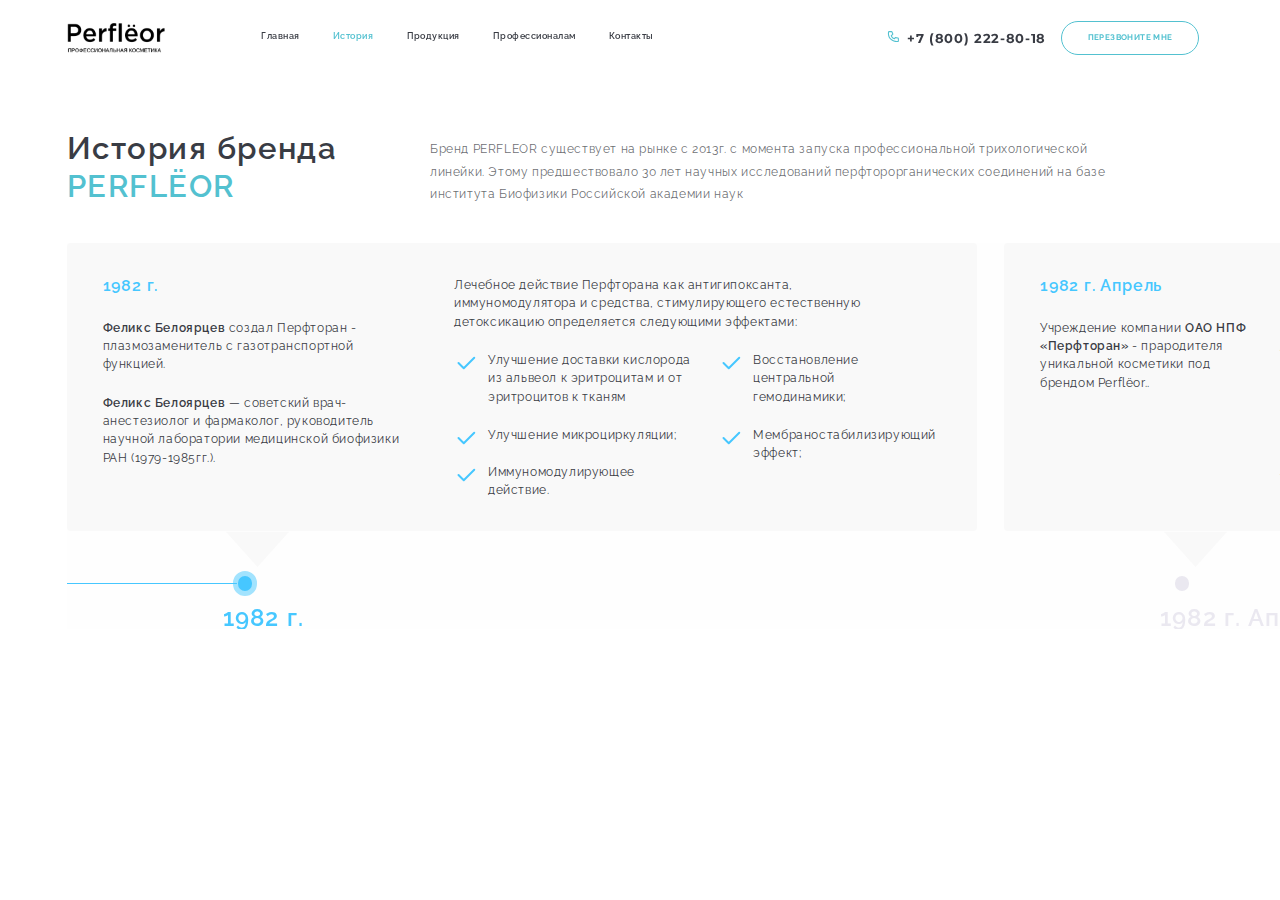
==== commit eafde728: "Add files via upload" ====
--- a/history.html
+++ b/history.html
@@ -50,7 +50,7 @@
         </div>
         <section class="container hitory-text">
             <h2 class="history-text__heading">История бренда <span class="blue-text">PERFLЁOR</span> </h2>
-            <p class="history-text__description popups">Бренд PERFLЁOR существует на рынке с 2013г. с момента запуска
+            <p class="history-text__description popups">Бренд PERFLEOR существует на рынке с 2013г. с момента запуска
                 профессиональной
                 трихологической линейки. Этому предшествовало 30 лет научных исследований
                 перфторорганических соединений на базе института Биофизики Российской академии наук</p>
--- a/style/style.css
+++ b/style/style.css
@@ -21,11 +21,15 @@
 }
 
 body {
-  height: 100vh;
+  max-height: 100vh;
   overflow: hidden;
+  max-width: 100vw;
 }
 
 html {
+  max-height: 100vh;
+  overflow: hidden;
+  max-width: 100vw;
   font-size: 0.0520833333vw;
 }
 
@@ -44,7 +48,6 @@
   width: 100%;
   position: fixed;
   z-index: 9;
-  background: #DEDEDE;
   top: 0;
 }
 
@@ -99,6 +102,10 @@
 .header__contacts {
   display: flex;
   align-items: center;
+}
+
+.blueLogo {
+  height: 68rem;
 }
 
 .header__contacts__phone {
@@ -148,7 +155,7 @@
 .prewB,
 .nextB {
   height: 40rem;
-  aspect-ratio: 1/1;
+  width: 40rem;
   background: white;
   display: flex;
   justify-content: center;
@@ -231,9 +238,15 @@
   background: #53C1D0;
 }
 
+.tovar {
+  height: 570rem;
+  margin-right: 58rem;
+}
+
 .first__second__bg {
   position: absolute;
-  top: 155rem;
+  top: 119rem;
+  height: 960.5rem;
 }
 
 .second__wraer {
@@ -242,16 +255,11 @@
   display: flex;
   align-items: center;
   padding-top: 200rem;
-  padding-left: 170rem;
 }
 
 .second__wraper__imgs {
   display: flex;
-}
-
-.tovar {
-  height: 570rem;
-  margin-right: 58rem;
+  margin-right: 720rem;
 }
 
 .wraper__star {
@@ -305,11 +313,12 @@
   position: relative;
   align-items: center;
   height: 70rem;
+  cursor: pointer;
 }
 
 .button__arrow {
-  height: 100%;
-  aspect-ratio: 1/1;
+  height: 70rem;
+  width: 70rem;
   background: #70D4FF;
   display: flex;
   align-items: center;
@@ -975,10 +984,6 @@
 }
 .anim-slie.swiper-slide-next .anim-item {
   transform: translateY(-50%);
-}
-
-.first__second__bg {
-  height: 795rem;
 }
 
 .abshref {
@@ -1440,9 +1445,9 @@
   .second__wraper__imgs {
     order: 2;
     position: absolute;
-    top: 251rem;
+    top: 202rem;
     z-index: 1;
-    left: 122rem;
+    left: 18rem;
   }
   .second__wraper__text {
     margin-top: 0;
@@ -1777,6 +1782,15 @@
   }
   .a2018 {
     margin-right: 0;
+  }
+  .blueLogo {
+    height: 45rem;
+  }
+  .first__second__bg {
+    top: auto;
+    bottom: 0;
+    height: auto;
+    width: 100vw;
   }
 }
 @media (max-width: 620px) {
@@ -2179,4 +2193,24 @@
   .history-slide::after {
     bottom: 164rem;
   }
+  .lineHistory {
+    top: 581rem;
+    left: 30rem;
+  }
+  .a1991-right__heading {
+    margin-top: 40rem;
+  }
+  .blueLogo {
+    height: 45rem;
+  }
+  .first__second__bg {
+    height: auto;
+  }
+  .second__wraper__imgs {
+    position: absolute;
+    top: 50rem;
+  }
+  .wraper__star {
+    margin: 0;
+  }
 }/*# sourceMappingURL=style.css.map */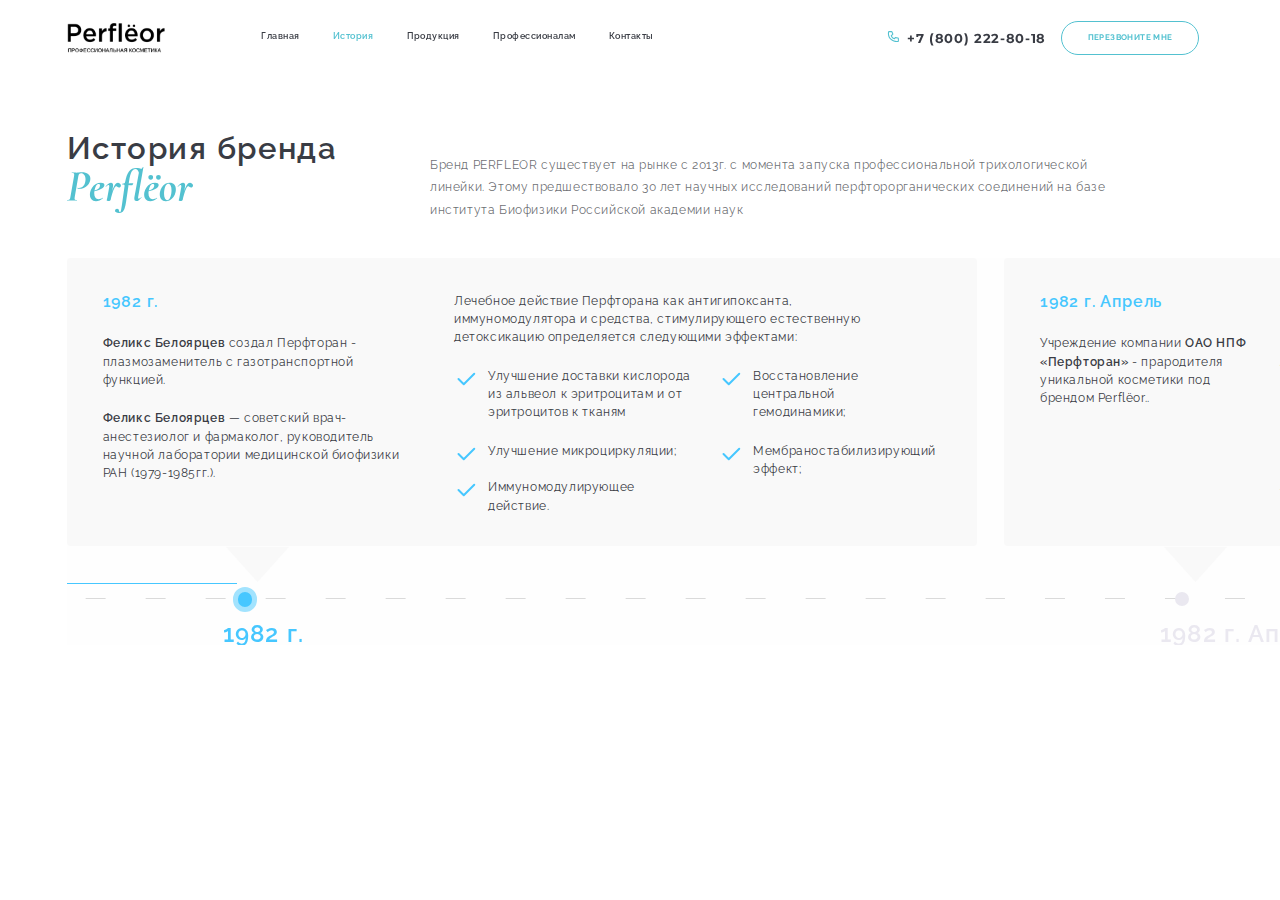
==== commit 144256cd: "Add files via upload" ====
--- a/history.html
+++ b/history.html
@@ -49,7 +49,8 @@
             
         </div>
         <section class="container hitory-text">
-            <h2 class="history-text__heading">История бренда <span class="blue-text">PERFLЁOR</span> </h2>
+            <h2 class="history-text__heading">История бренда <span class="blue-text">
+                <span class="blue"><img src="./media/textlogo.svg" alt="" class="blueLogo"></span></span> </h2>
             <p class="history-text__description popups">Бренд PERFLEOR существует на рынке с 2013г. с момента запуска
                 профессиональной
                 трихологической линейки. Этому предшествовало 30 лет научных исследований
--- a/style/style.css
+++ b/style/style.css
@@ -316,6 +316,24 @@
   cursor: pointer;
 }
 
+.gray__button {
+  display: flex;
+  background: #42495C;
+  border-radius: 100rem;
+  padding-left: 30rem;
+  border: none;
+  color: white;
+  font-size: 16rem;
+  font-weight: 700;
+  position: relative;
+  align-items: center;
+  height: 70rem;
+  cursor: pointer;
+}
+.gray__button .button__arrow {
+  background: #827D91;
+}
+
 .button__arrow {
   height: 70rem;
   width: 70rem;
@@ -636,12 +654,9 @@
 }
 
 .popup__right__button {
-  background: #42495C;
   color: #F7F9FA;
   margin-bottom: 55rem;
-}
-.popup__right__button .button__arrow {
-  background: #827D91;
+  margin-right: 33rem;
 }
 
 .tovar__slide {
@@ -1301,6 +1316,11 @@
 
 .a2018 {
   margin-right: 1010rem;
+}
+
+.papup__buttons {
+  display: flex;
+  width: 641rem;
 }
 
 @media (max-width: 1200px) {
@@ -1792,6 +1812,19 @@
     height: auto;
     width: 100vw;
   }
+  .papup__buttons {
+    flex-direction: column;
+    width: -moz-fit-content;
+    width: fit-content;
+  }
+  .popup__right__button {
+    margin-right: 0;
+  }
+  .gray__button {
+    display: flex;
+    justify-content: space-between;
+    margin-bottom: 22rem;
+  }
 }
 @media (max-width: 620px) {
   .desk,
@@ -2099,7 +2132,7 @@
     margin-top: 40rem;
   }
   .popup__left__img {
-    height: 114rem;
+    height: auto;
     width: 90rem;
     margin: 0;
     margin-bottom: 9rem;
@@ -2213,4 +2246,31 @@
   .wraper__star {
     margin: 0;
   }
+  .papup__buttons {
+    flex-direction: row;
+    width: 100%;
+    justify-content: space-between;
+    padding: 0 30rem;
+  }
+  .popup__right__button.gray__button {
+    display: flex;
+    margin-right: 11rem;
+    margin-left: 0;
+  }
+  .popup__right__button.gray__button .button__arrow {
+    margin-left: 5rem;
+  }
+  .popup__right__button.gray__button.lapb {
+    display: none;
+  }
+  .popup__right__button.blue__button {
+    display: flex;
+    margin-left: 0;
+  }
+  .popup__right__button.blue__button .button__arrow {
+    margin-left: 5rem;
+  }
+  .popup__right__button.blue__button.lapb {
+    display: none;
+  }
 }/*# sourceMappingURL=style.css.map */